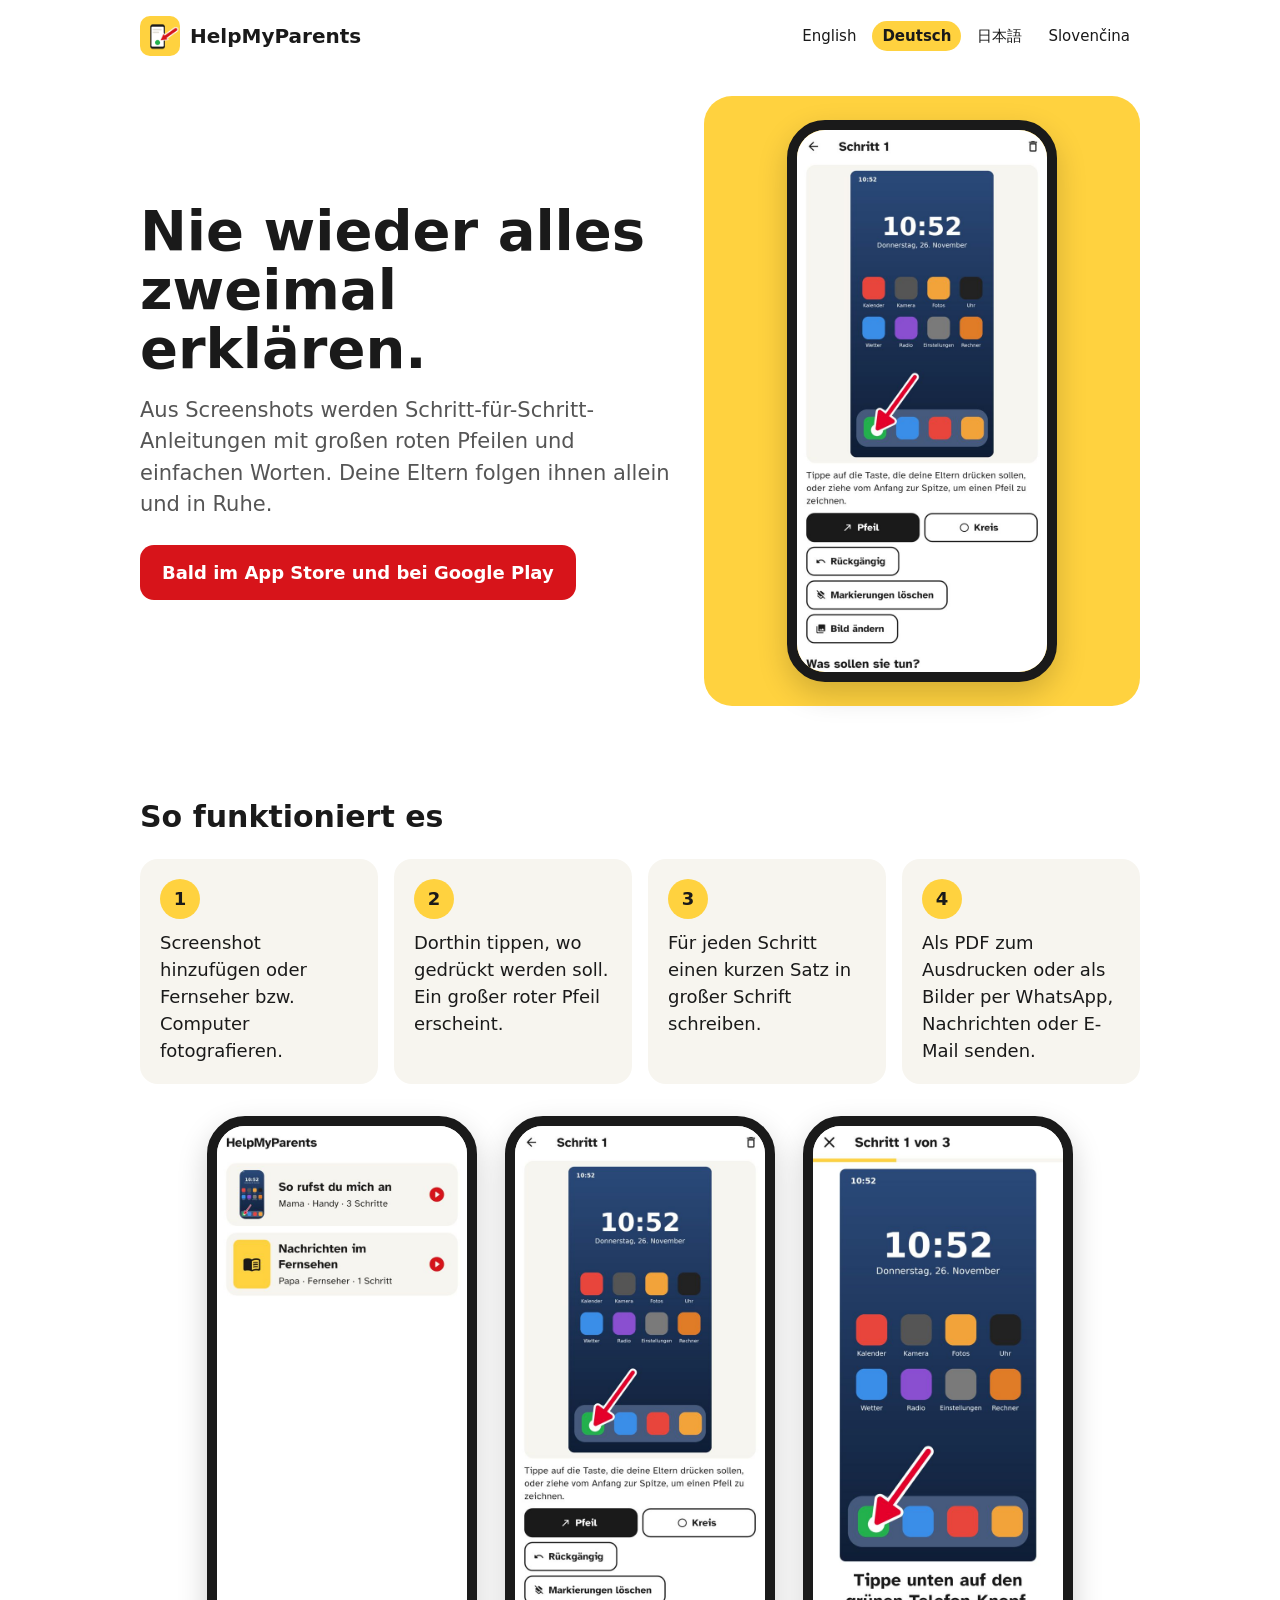
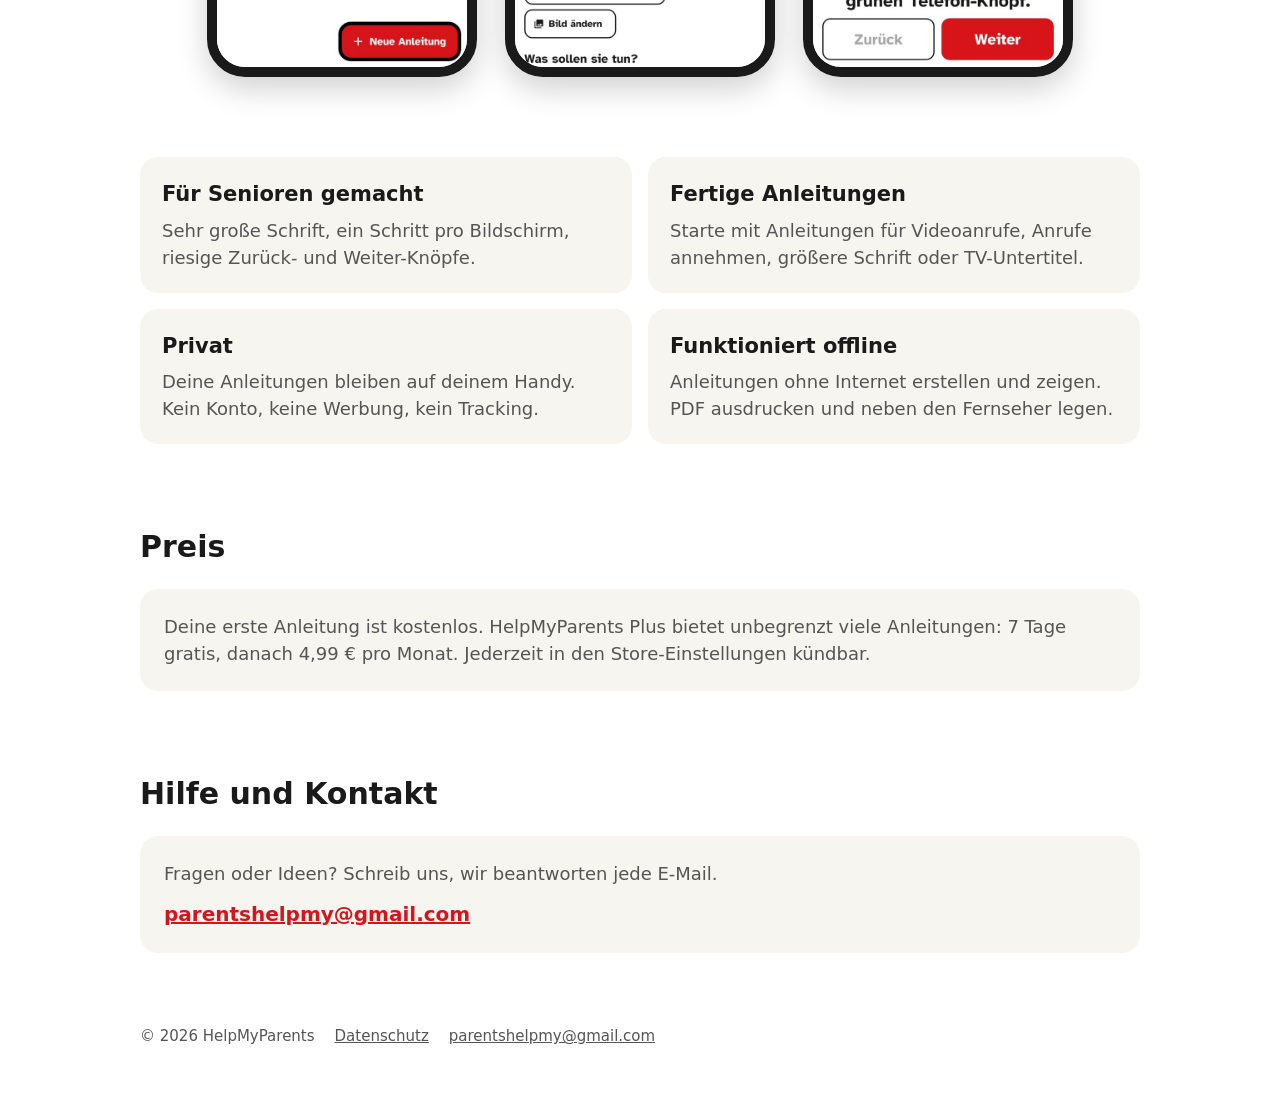
==== de/index.html @ 5fa5c5d3 "HelpMyParents website and privacy policy in four languages Co-Authored-By: Claude Opus 5.5 <noreply@" ====
<!doctype html>
<html lang="de"><head><meta charset="utf-8"><meta name="viewport" content="width=device-width,initial-scale=1">
<title>HelpMyParents – Bild-Anleitungen in großer Schrift für deine Eltern</title><meta name="description" content="Einfache Bild-Anleitungen mit großen roten Pfeilen für Handy, Fernseher oder Computer deiner Eltern. Privat, ohne Werbung, offline.">
<link rel="alternate" hreflang="en" href="https://helpmyparents.github.io/"><link rel="alternate" hreflang="de" href="https://helpmyparents.github.io/de/"><link rel="alternate" hreflang="ja" href="https://helpmyparents.github.io/ja/"><link rel="alternate" hreflang="sk" href="https://helpmyparents.github.io/sk/"><link rel="icon" href="../img/icon.png"><link rel="stylesheet" href="../style.css">
</head><body><div class="wrap">
<header><a class="brand" href="../de/"><img src="../img/icon.png" alt="">HelpMyParents</a><nav class="lang"><a href="../" hreflang="en" lang="en">English</a><a href="../de/" hreflang="de" lang="de" aria-current="page">Deutsch</a><a href="../ja/" hreflang="ja" lang="ja">日本語</a><a href="../sk/" hreflang="sk" lang="sk">Slovenčina</a></nav></header>
<main>
<div class="hero"><div><h1>Nie wieder alles zweimal erklären.</h1><p class="lead">Aus Screenshots werden Schritt-für-Schritt-Anleitungen mit großen roten Pfeilen und einfachen Worten. Deine Eltern folgen ihnen allein und in Ruhe.</p><span class="soon">Bald im App Store und bei Google Play</span></div>
<div class="pic"><img class="phone" src="../img/de-2.jpg" alt="Einen roten Pfeil auf einen Screenshot setzen" width="600" height="1300"></div></div>
<section><h2>So funktioniert es</h2><ol class="steps"><li>Screenshot hinzufügen oder Fernseher bzw. Computer fotografieren.</li><li>Dorthin tippen, wo gedrückt werden soll. Ein großer roter Pfeil erscheint.</li><li>Für jeden Schritt einen kurzen Satz in großer Schrift schreiben.</li><li>Als PDF zum Ausdrucken oder als Bilder per WhatsApp, Nachrichten oder E-Mail senden.</li></ol><div class="shots"><img class="phone" src="../img/de-1.jpg" alt="Die Liste der Anleitungen" loading="lazy" width="600" height="1300"><img class="phone" src="../img/de-2.jpg" alt="Einen roten Pfeil auf einen Screenshot setzen" loading="lazy" width="600" height="1300"><img class="phone" src="../img/de-4.jpg" alt="Was deine Eltern sehen" loading="lazy" width="600" height="1300"></div></section>
<section><div class="feats"><div><h3>Für Senioren gemacht</h3><p>Sehr große Schrift, ein Schritt pro Bildschirm, riesige Zurück- und Weiter-Knöpfe.</p></div><div><h3>Fertige Anleitungen</h3><p>Starte mit Anleitungen für Videoanrufe, Anrufe annehmen, größere Schrift oder TV-Untertitel.</p></div><div><h3>Privat</h3><p>Deine Anleitungen bleiben auf deinem Handy. Kein Konto, keine Werbung, kein Tracking.</p></div><div><h3>Funktioniert offline</h3><p>Anleitungen ohne Internet erstellen und zeigen. PDF ausdrucken und neben den Fernseher legen.</p></div></div></section>
<section><h2>Preis</h2><div class="box"><p>Deine erste Anleitung ist kostenlos. HelpMyParents Plus bietet unbegrenzt viele Anleitungen: 7 Tage gratis, danach 4,99 € pro Monat. Jederzeit in den Store-Einstellungen kündbar.</p></div></section>
<section id="help"><h2>Hilfe und Kontakt</h2><div class="box"><p>Fragen oder Ideen? Schreib uns, wir beantworten jede E-Mail.</p><a class="mail" href="mailto:parentshelpmy@gmail.com">parentshelpmy@gmail.com</a></div></section>
</main>
<footer><span>© 2026 HelpMyParents</span><a href="https://helpmyparents.github.io/privacy.html">Datenschutz</a><a href="mailto:parentshelpmy@gmail.com">parentshelpmy@gmail.com</a></footer>
</div></body></html>
---- style.css ----
:root{--bg:#fff;--fg:#1a1a1a;--muted:#555;--card:#f7f5ef;--sun:#ffd23f;--red:#d7141a}
@media (prefers-color-scheme:dark){:root{--bg:#141414;--fg:#f4f1e8;--muted:#bbb;--card:#1f1e1b}}
*{box-sizing:border-box}
img{max-width:100%;height:auto}
.phone{display:block;width:100%;height:auto;border:10px solid #1a1a1a;border-radius:38px;background:#1a1a1a;box-shadow:0 12px 30px rgba(0,0,0,.18)}
body{margin:0;background:var(--bg);color:var(--fg);font:18px/1.5 "Atkinson Hyperlegible","Noto Sans JP",system-ui,sans-serif}
a{color:inherit}
.wrap{max-width:1040px;margin:0 auto;padding:0 20px}
header{display:flex;align-items:center;justify-content:space-between;gap:12px;padding:16px 0;flex-wrap:wrap}
.brand{display:flex;align-items:center;gap:10px;font-weight:700;font-size:20px;text-decoration:none}
.brand img{width:40px;height:40px;border-radius:10px}
nav.lang{display:flex;gap:6px;flex-wrap:wrap}
nav.lang a{text-decoration:none;padding:4px 10px;border-radius:999px;font-size:15px}
nav.lang a[aria-current]{background:var(--sun);color:#1a1a1a;font-weight:700}
.hero{display:grid;grid-template-columns:1.1fr .9fr;gap:32px;align-items:center;padding:24px 0 48px}
h1{font-size:clamp(34px,6vw,56px);line-height:1.05;margin:0 0 16px}
.lead{font-size:21px;color:var(--muted);margin:0 0 24px}
.soon{display:inline-block;background:var(--red);color:#fff;font-weight:700;padding:14px 22px;border-radius:14px}
.hero .pic{background:var(--sun);border-radius:28px;padding:24px;text-align:center}
.hero .pic img{width:min(100%,270px);margin:0 auto}
h2{font-size:30px;margin:0 0 20px}
section{padding:40px 0}
ol.steps{list-style:none;padding:0;margin:0;display:grid;grid-template-columns:repeat(4,1fr);gap:16px;counter-reset:s}
ol.steps li{background:var(--card);border-radius:18px;padding:20px;counter-increment:s}
ol.steps li::before{content:counter(s);display:grid;place-items:center;width:40px;height:40px;border-radius:50%;background:var(--sun);color:#1a1a1a;font-weight:700;margin-bottom:10px}
.shots{display:grid;grid-template-columns:repeat(3,minmax(0,270px));justify-content:center;gap:28px;margin-top:32px}
.feats{display:grid;grid-template-columns:repeat(2,1fr);gap:16px}
.feats div{background:var(--card);border-radius:18px;padding:22px}
.feats h3{margin:0 0 6px;font-size:21px}
.feats p,.box p{margin:0;color:var(--muted)}
.box{background:var(--card);border-radius:18px;padding:24px}
.mail{display:inline-block;margin-top:12px;font-weight:700;font-size:20px;color:var(--red)}
footer{padding:32px 0 48px;color:var(--muted);font-size:15px;display:flex;gap:20px;flex-wrap:wrap}
@media (max-width:760px){.hero{grid-template-columns:1fr}ol.steps{grid-template-columns:1fr 1fr}.feats{grid-template-columns:1fr}.shots{grid-template-columns:repeat(2,minmax(0,220px));gap:16px}.shots img:nth-child(3){display:none}}
@media (max-width:420px){ol.steps{grid-template-columns:1fr}}
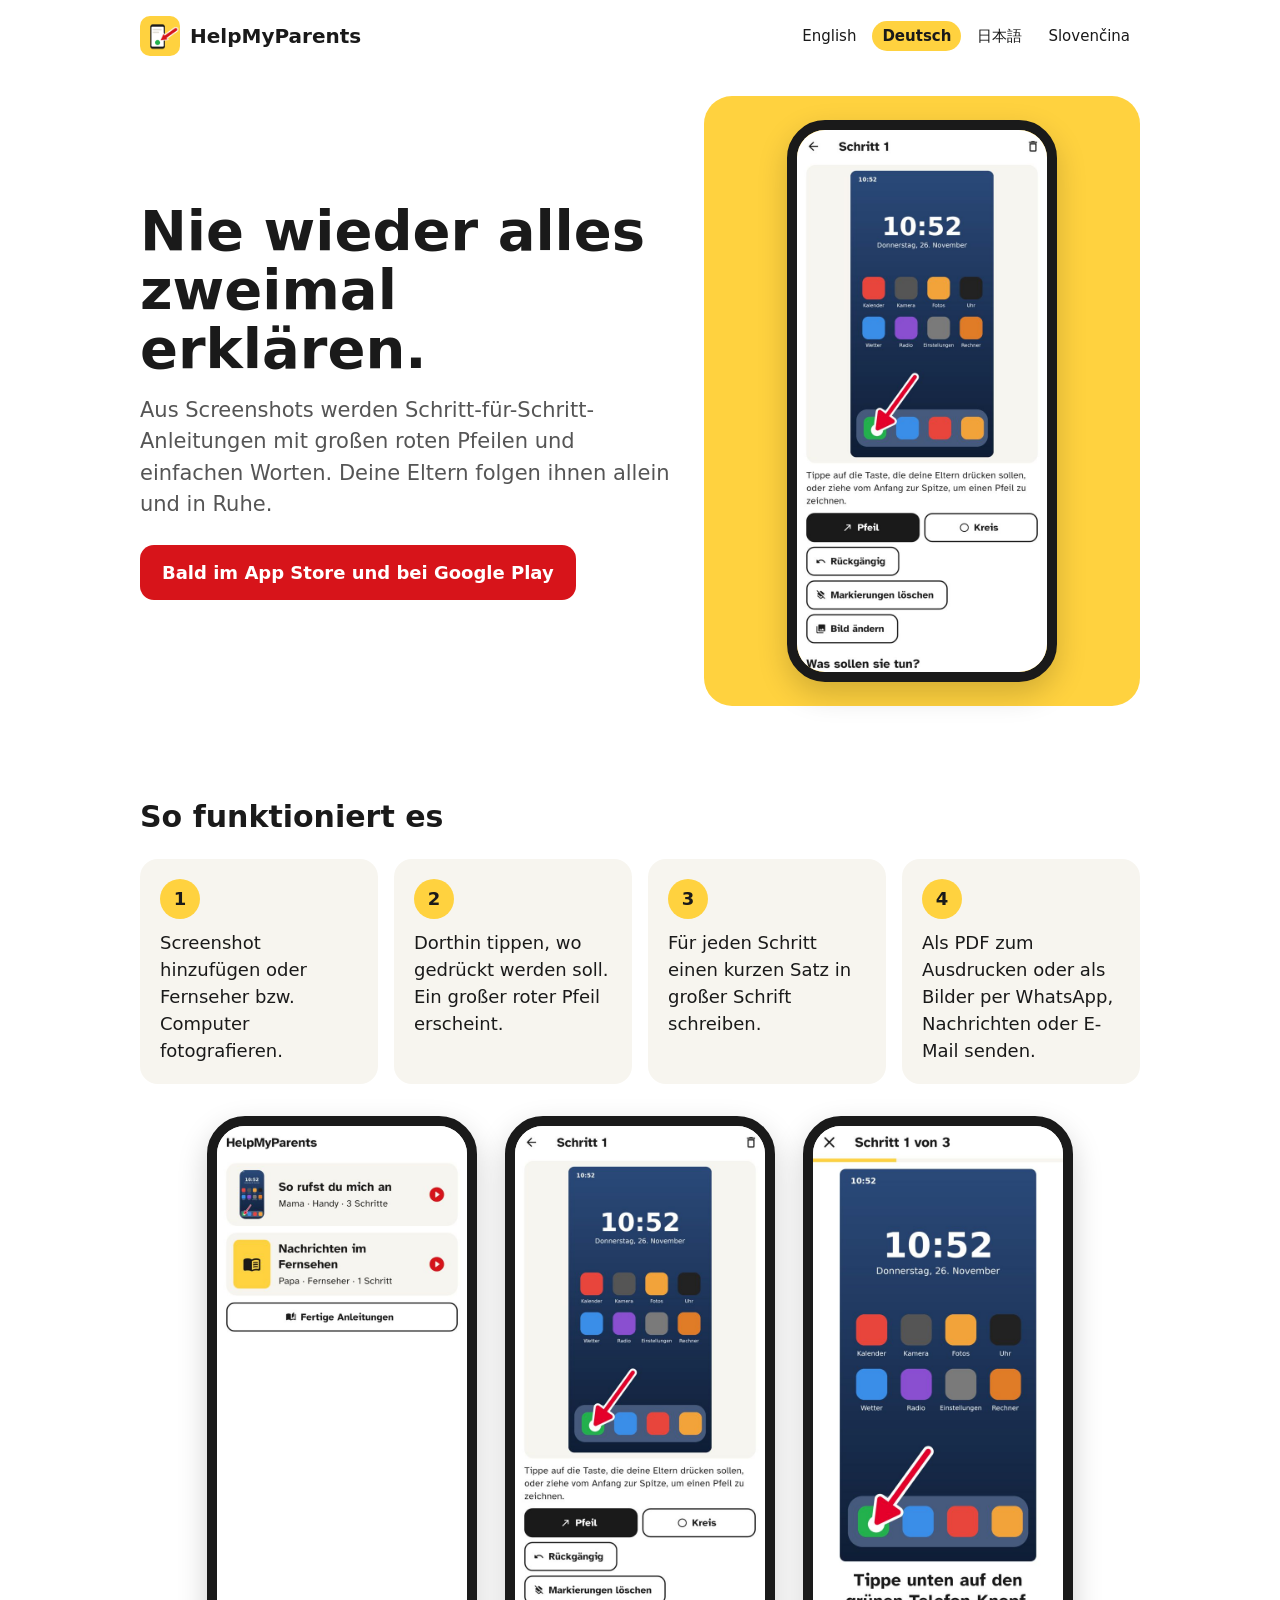
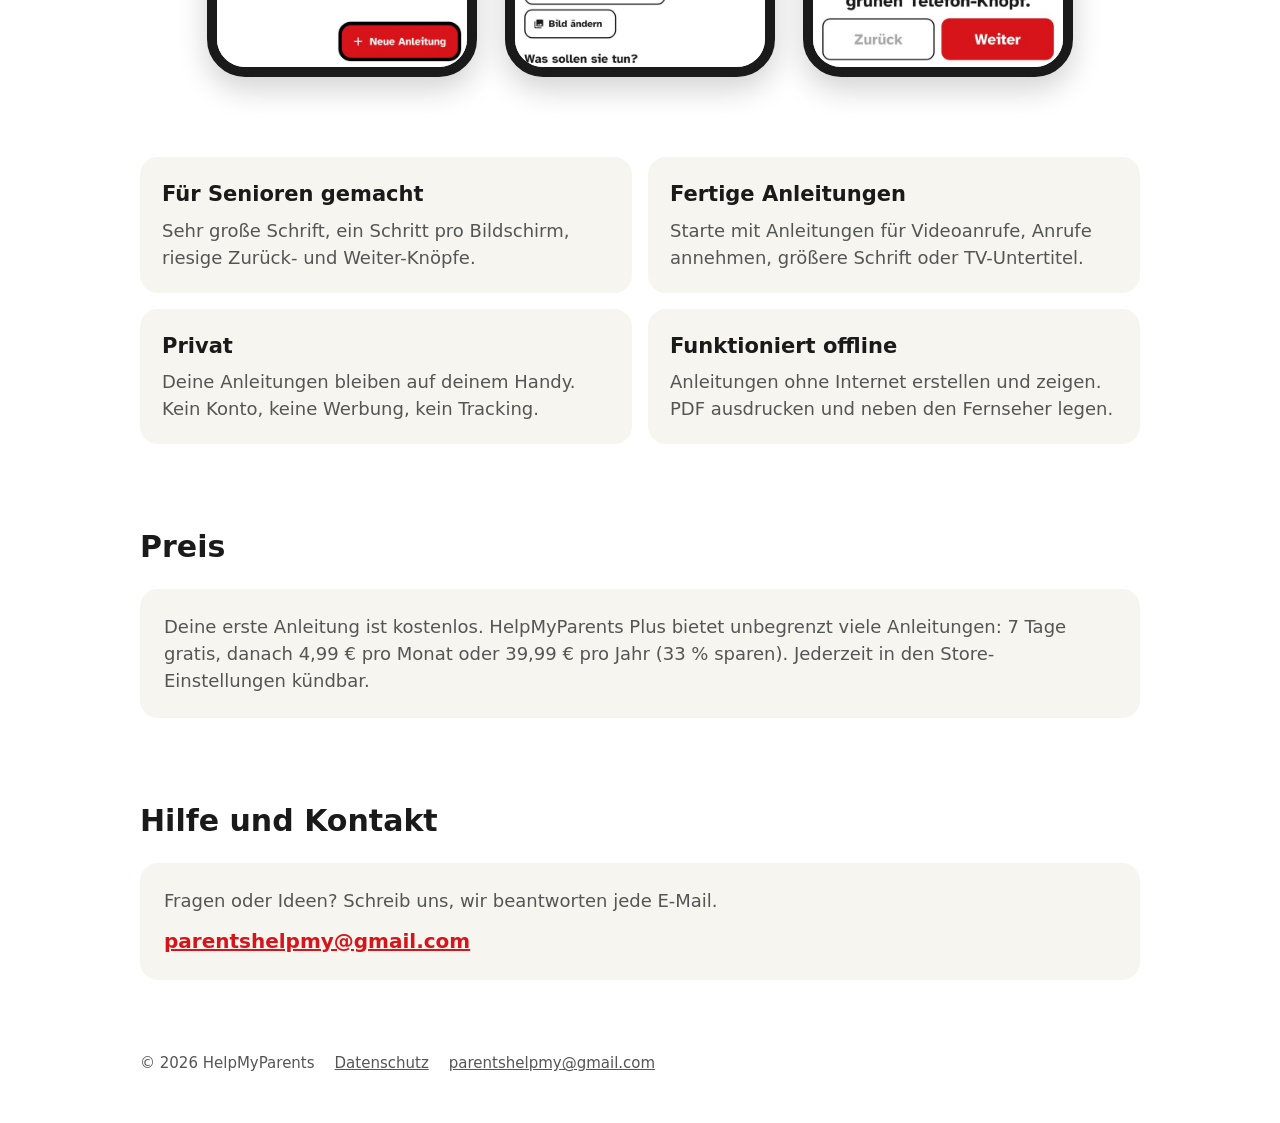
==== commit 2b38119d: "Price: add yearly plan 39.99 EUR" ====
--- a/de/index.html
+++ b/de/index.html
@@ -9,7 +9,7 @@
 <div class="pic"><img class="phone" src="../img/de-2.jpg" alt="Einen roten Pfeil auf einen Screenshot setzen" width="600" height="1300"></div></div>
 <section><h2>So funktioniert es</h2><ol class="steps"><li>Screenshot hinzufügen oder Fernseher bzw. Computer fotografieren.</li><li>Dorthin tippen, wo gedrückt werden soll. Ein großer roter Pfeil erscheint.</li><li>Für jeden Schritt einen kurzen Satz in großer Schrift schreiben.</li><li>Als PDF zum Ausdrucken oder als Bilder per WhatsApp, Nachrichten oder E-Mail senden.</li></ol><div class="shots"><img class="phone" src="../img/de-1.jpg" alt="Die Liste der Anleitungen" loading="lazy" width="600" height="1300"><img class="phone" src="../img/de-2.jpg" alt="Einen roten Pfeil auf einen Screenshot setzen" loading="lazy" width="600" height="1300"><img class="phone" src="../img/de-4.jpg" alt="Was deine Eltern sehen" loading="lazy" width="600" height="1300"></div></section>
 <section><div class="feats"><div><h3>Für Senioren gemacht</h3><p>Sehr große Schrift, ein Schritt pro Bildschirm, riesige Zurück- und Weiter-Knöpfe.</p></div><div><h3>Fertige Anleitungen</h3><p>Starte mit Anleitungen für Videoanrufe, Anrufe annehmen, größere Schrift oder TV-Untertitel.</p></div><div><h3>Privat</h3><p>Deine Anleitungen bleiben auf deinem Handy. Kein Konto, keine Werbung, kein Tracking.</p></div><div><h3>Funktioniert offline</h3><p>Anleitungen ohne Internet erstellen und zeigen. PDF ausdrucken und neben den Fernseher legen.</p></div></div></section>
-<section><h2>Preis</h2><div class="box"><p>Deine erste Anleitung ist kostenlos. HelpMyParents Plus bietet unbegrenzt viele Anleitungen: 7 Tage gratis, danach 4,99 € pro Monat. Jederzeit in den Store-Einstellungen kündbar.</p></div></section>
+<section><h2>Preis</h2><div class="box"><p>Deine erste Anleitung ist kostenlos. HelpMyParents Plus bietet unbegrenzt viele Anleitungen: 7 Tage gratis, danach 4,99 € pro Monat oder 39,99 € pro Jahr (33 % sparen). Jederzeit in den Store-Einstellungen kündbar.</p></div></section>
 <section id="help"><h2>Hilfe und Kontakt</h2><div class="box"><p>Fragen oder Ideen? Schreib uns, wir beantworten jede E-Mail.</p><a class="mail" href="mailto:parentshelpmy@gmail.com">parentshelpmy@gmail.com</a></div></section>
 </main>
 <footer><span>© 2026 HelpMyParents</span><a href="https://helpmyparents.github.io/privacy.html">Datenschutz</a><a href="mailto:parentshelpmy@gmail.com">parentshelpmy@gmail.com</a></footer>
